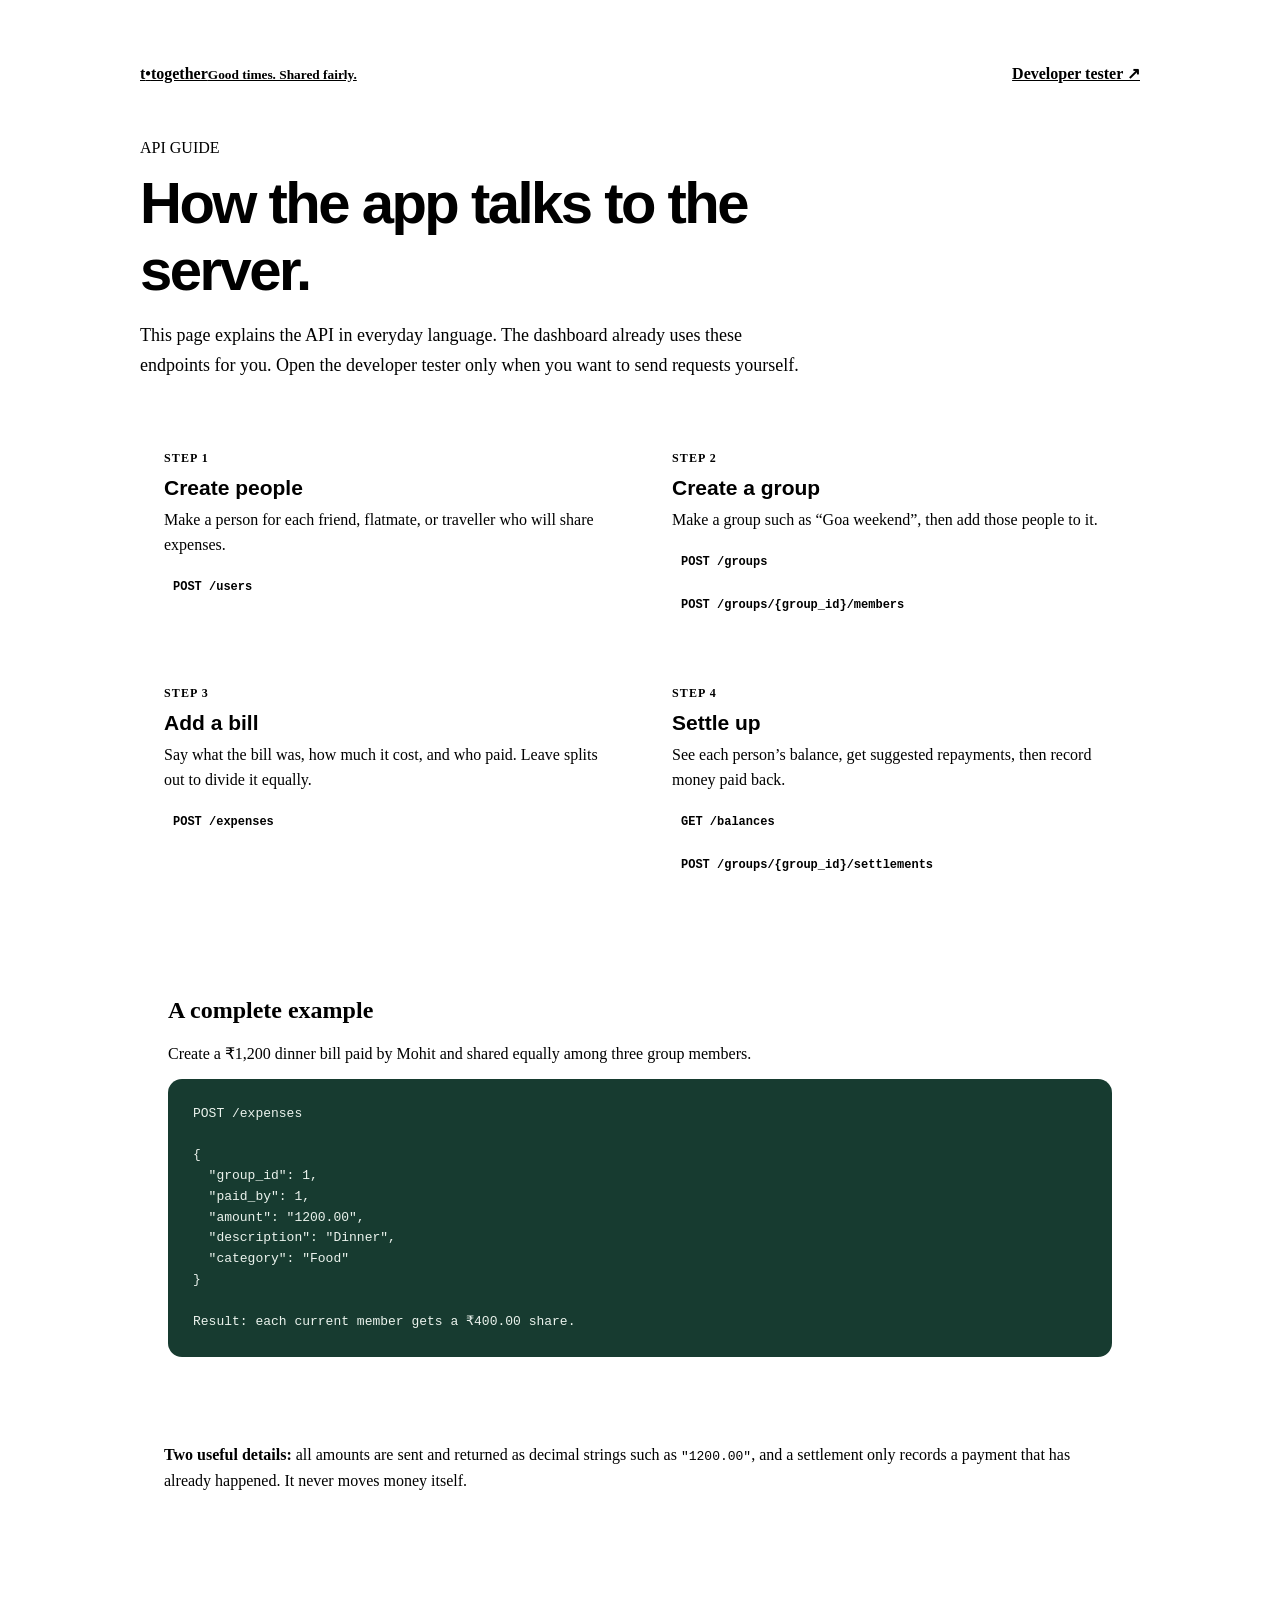
==== app/static/api-guide.html @ c99afca8 "Make API documentation easier to follow" ====
<!doctype html>
<html lang="en">
<head>
  <meta charset="utf-8">
  <meta name="viewport" content="width=device-width, initial-scale=1">
  <meta name="theme-color" content="#17684e">
  <title>API guide · Together</title>
  <link rel="stylesheet" href="/static/style.css">
  <style>
    .guide-page{max-width:1000px;margin:0 auto;padding:56px 28px 80px}.guide-nav{display:flex;justify-content:space-between;align-items:center;margin-bottom:56px}.guide-nav a{font-weight:700;color:var(--green)}.guide-hero{max-width:670px;margin-bottom:44px}.guide-hero h1{font:800 clamp(34px,6vw,58px) Manrope,sans-serif;letter-spacing:-2.5px;margin:12px 0}.guide-hero p{font-size:18px;line-height:1.65;color:var(--muted)}.guide-steps{display:grid;grid-template-columns:repeat(2,minmax(0,1fr));gap:16px;margin:25px 0 46px}.guide-card{background:#fff;border:1px solid var(--line);border-radius:14px;padding:24px}.guide-card .step{color:var(--green);font-weight:800;font-size:12px;letter-spacing:1.1px}.guide-card h2{font:750 21px Manrope,sans-serif;margin:10px 0 8px}.guide-card p{line-height:1.55;color:var(--muted);margin:0}.endpoint{display:inline-block;margin-top:15px;background:var(--pale);color:var(--green-dark);padding:7px 9px;border-radius:6px;font:700 12px ui-monospace,SFMono-Regular,Consolas,monospace}.example{background:#173b30;color:#ebf3ed;border-radius:14px;padding:25px;overflow:auto;font:13px/1.6 ui-monospace,SFMono-Regular,Consolas,monospace}.callout{background:var(--pale);border-radius:14px;padding:22px 24px;line-height:1.6}.callout strong{color:var(--green-dark)}@media(max-width:640px){.guide-page{padding:30px 18px 54px}.guide-nav{margin-bottom:34px}.guide-steps{grid-template-columns:1fr}.guide-nav .brand small{display:none}}
  </style>
</head>
<body>
  <main class="guide-page">
    <nav class="guide-nav"><a class="brand" href="/"><span class="brand-icon">t<span>•</span></span><span>together<small>Good times. Shared fairly.</small></span></a><a href="/docs">Developer tester ↗</a></nav>
    <section class="guide-hero"><div class="eyebrow">API GUIDE</div><h1>How the app talks to the server.</h1><p>This page explains the API in everyday language. The dashboard already uses these endpoints for you. Open the developer tester only when you want to send requests yourself.</p></section>
    <section class="guide-steps">
      <article class="guide-card"><span class="step">STEP 1</span><h2>Create people</h2><p>Make a person for each friend, flatmate, or traveller who will share expenses.</p><span class="endpoint">POST /users</span></article>
      <article class="guide-card"><span class="step">STEP 2</span><h2>Create a group</h2><p>Make a group such as “Goa weekend”, then add those people to it.</p><span class="endpoint">POST /groups</span><br><span class="endpoint">POST /groups/{group_id}/members</span></article>
      <article class="guide-card"><span class="step">STEP 3</span><h2>Add a bill</h2><p>Say what the bill was, how much it cost, and who paid. Leave splits out to divide it equally.</p><span class="endpoint">POST /expenses</span></article>
      <article class="guide-card"><span class="step">STEP 4</span><h2>Settle up</h2><p>See each person’s balance, get suggested repayments, then record money paid back.</p><span class="endpoint">GET /balances</span><br><span class="endpoint">POST /groups/{group_id}/settlements</span></article>
    </section>
    <section class="panel" style="padding:28px;margin-bottom:22px"><div class="panel-heading"><div><h2>A complete example</h2><p>Create a ₹1,200 dinner bill paid by Mohit and shared equally among three group members.</p></div></div><pre class="example">POST /expenses

{
  "group_id": 1,
  "paid_by": 1,
  "amount": "1200.00",
  "description": "Dinner",
  "category": "Food"
}

Result: each current member gets a ₹400.00 share.</pre></section>
    <section class="callout"><strong>Two useful details:</strong> all amounts are sent and returned as decimal strings such as <code>"1200.00"</code>, and a settlement only records a payment that has already happened. It never moves money itself.</section>
  </main>
</body>
</html>
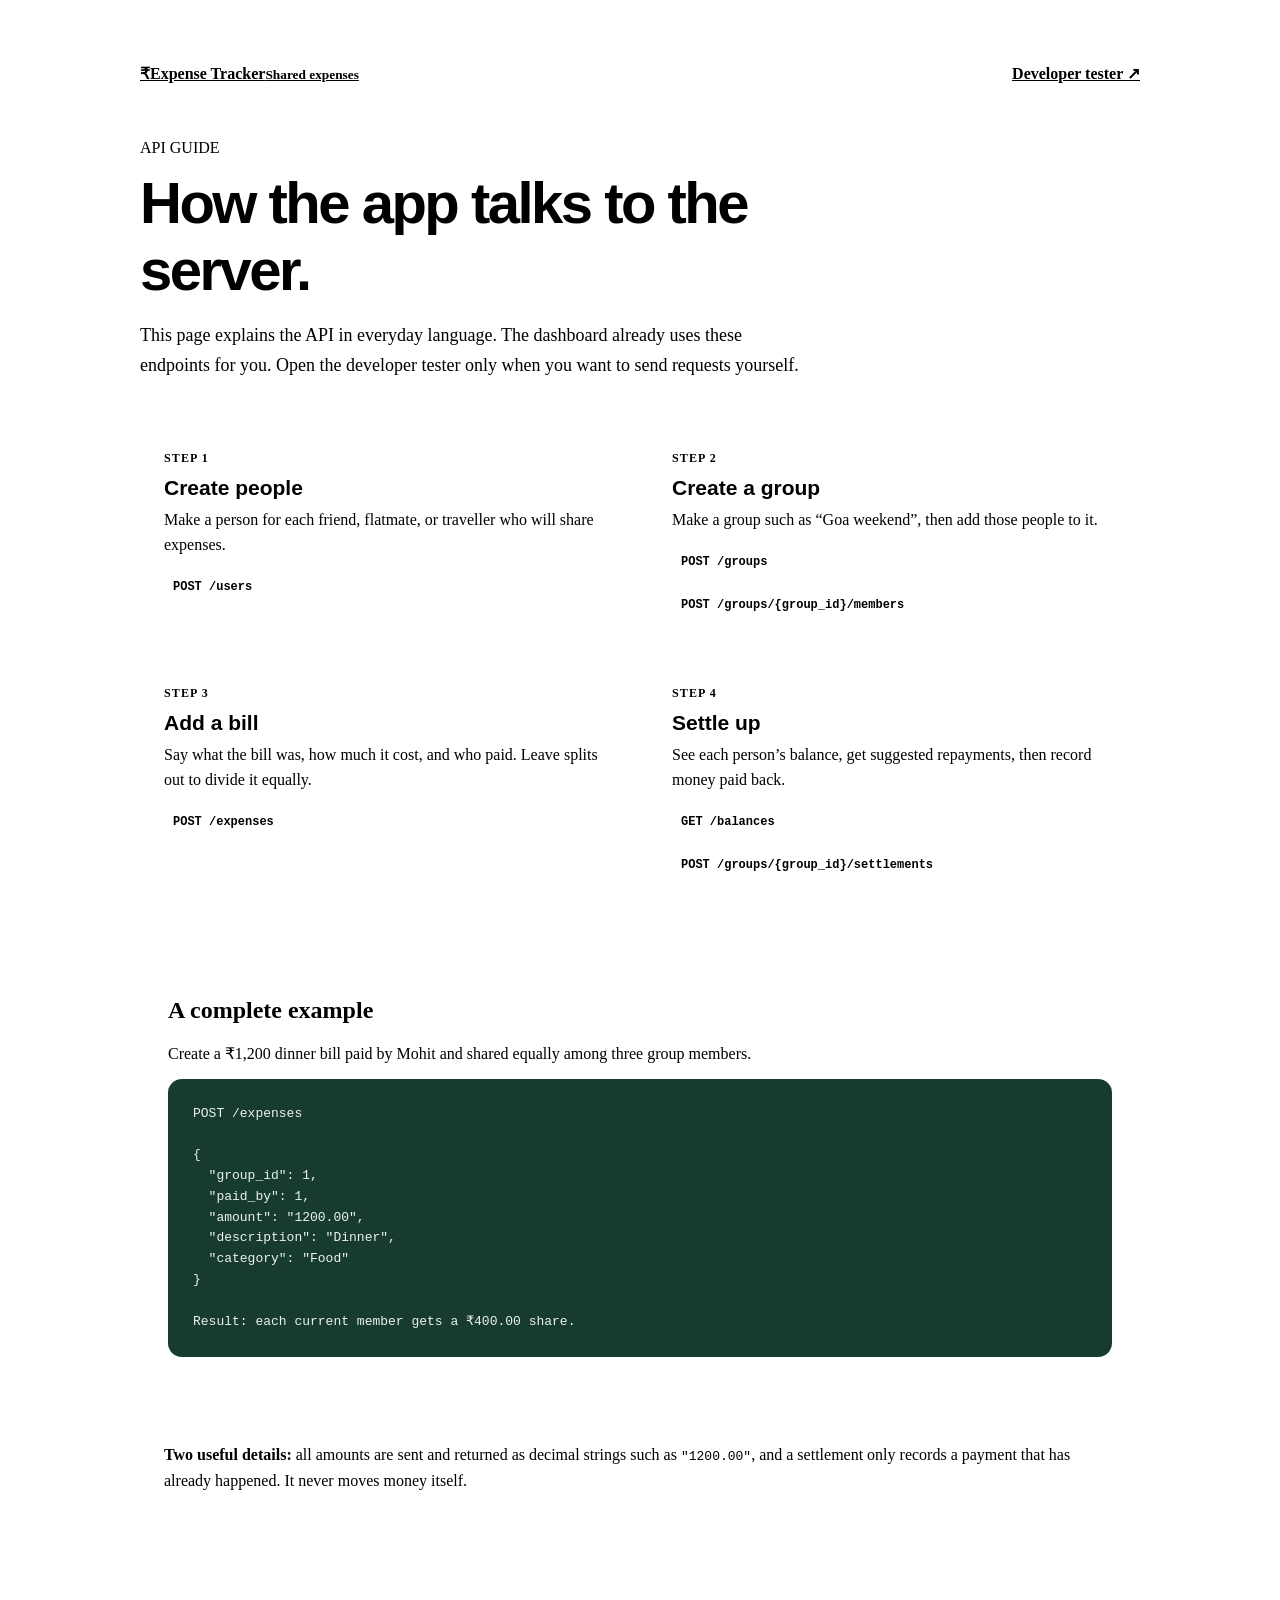
==== commit eed3d5b7: "Simplify expense tracker language and interactions" ====
--- a/app/static/api-guide.html
+++ b/app/static/api-guide.html
@@ -4,7 +4,7 @@
   <meta charset="utf-8">
   <meta name="viewport" content="width=device-width, initial-scale=1">
   <meta name="theme-color" content="#17684e">
-  <title>API guide · Together</title>
+  <title>API guide · Expense Tracker</title>
   <link rel="stylesheet" href="/static/style.css">
   <style>
     .guide-page{max-width:1000px;margin:0 auto;padding:56px 28px 80px}.guide-nav{display:flex;justify-content:space-between;align-items:center;margin-bottom:56px}.guide-nav a{font-weight:700;color:var(--green)}.guide-hero{max-width:670px;margin-bottom:44px}.guide-hero h1{font:800 clamp(34px,6vw,58px) Manrope,sans-serif;letter-spacing:-2.5px;margin:12px 0}.guide-hero p{font-size:18px;line-height:1.65;color:var(--muted)}.guide-steps{display:grid;grid-template-columns:repeat(2,minmax(0,1fr));gap:16px;margin:25px 0 46px}.guide-card{background:#fff;border:1px solid var(--line);border-radius:14px;padding:24px}.guide-card .step{color:var(--green);font-weight:800;font-size:12px;letter-spacing:1.1px}.guide-card h2{font:750 21px Manrope,sans-serif;margin:10px 0 8px}.guide-card p{line-height:1.55;color:var(--muted);margin:0}.endpoint{display:inline-block;margin-top:15px;background:var(--pale);color:var(--green-dark);padding:7px 9px;border-radius:6px;font:700 12px ui-monospace,SFMono-Regular,Consolas,monospace}.example{background:#173b30;color:#ebf3ed;border-radius:14px;padding:25px;overflow:auto;font:13px/1.6 ui-monospace,SFMono-Regular,Consolas,monospace}.callout{background:var(--pale);border-radius:14px;padding:22px 24px;line-height:1.6}.callout strong{color:var(--green-dark)}@media(max-width:640px){.guide-page{padding:30px 18px 54px}.guide-nav{margin-bottom:34px}.guide-steps{grid-template-columns:1fr}.guide-nav .brand small{display:none}}
@@ -12,7 +12,7 @@
 </head>
 <body>
   <main class="guide-page">
-    <nav class="guide-nav"><a class="brand" href="/"><span class="brand-icon">t<span>•</span></span><span>together<small>Good times. Shared fairly.</small></span></a><a href="/docs">Developer tester ↗</a></nav>
+    <nav class="guide-nav"><a class="brand" href="/"><span class="brand-icon">₹</span><span>Expense Tracker<small>Shared expenses</small></span></a><a href="/docs">Developer tester ↗</a></nav>
     <section class="guide-hero"><div class="eyebrow">API GUIDE</div><h1>How the app talks to the server.</h1><p>This page explains the API in everyday language. The dashboard already uses these endpoints for you. Open the developer tester only when you want to send requests yourself.</p></section>
     <section class="guide-steps">
       <article class="guide-card"><span class="step">STEP 1</span><h2>Create people</h2><p>Make a person for each friend, flatmate, or traveller who will share expenses.</p><span class="endpoint">POST /users</span></article>
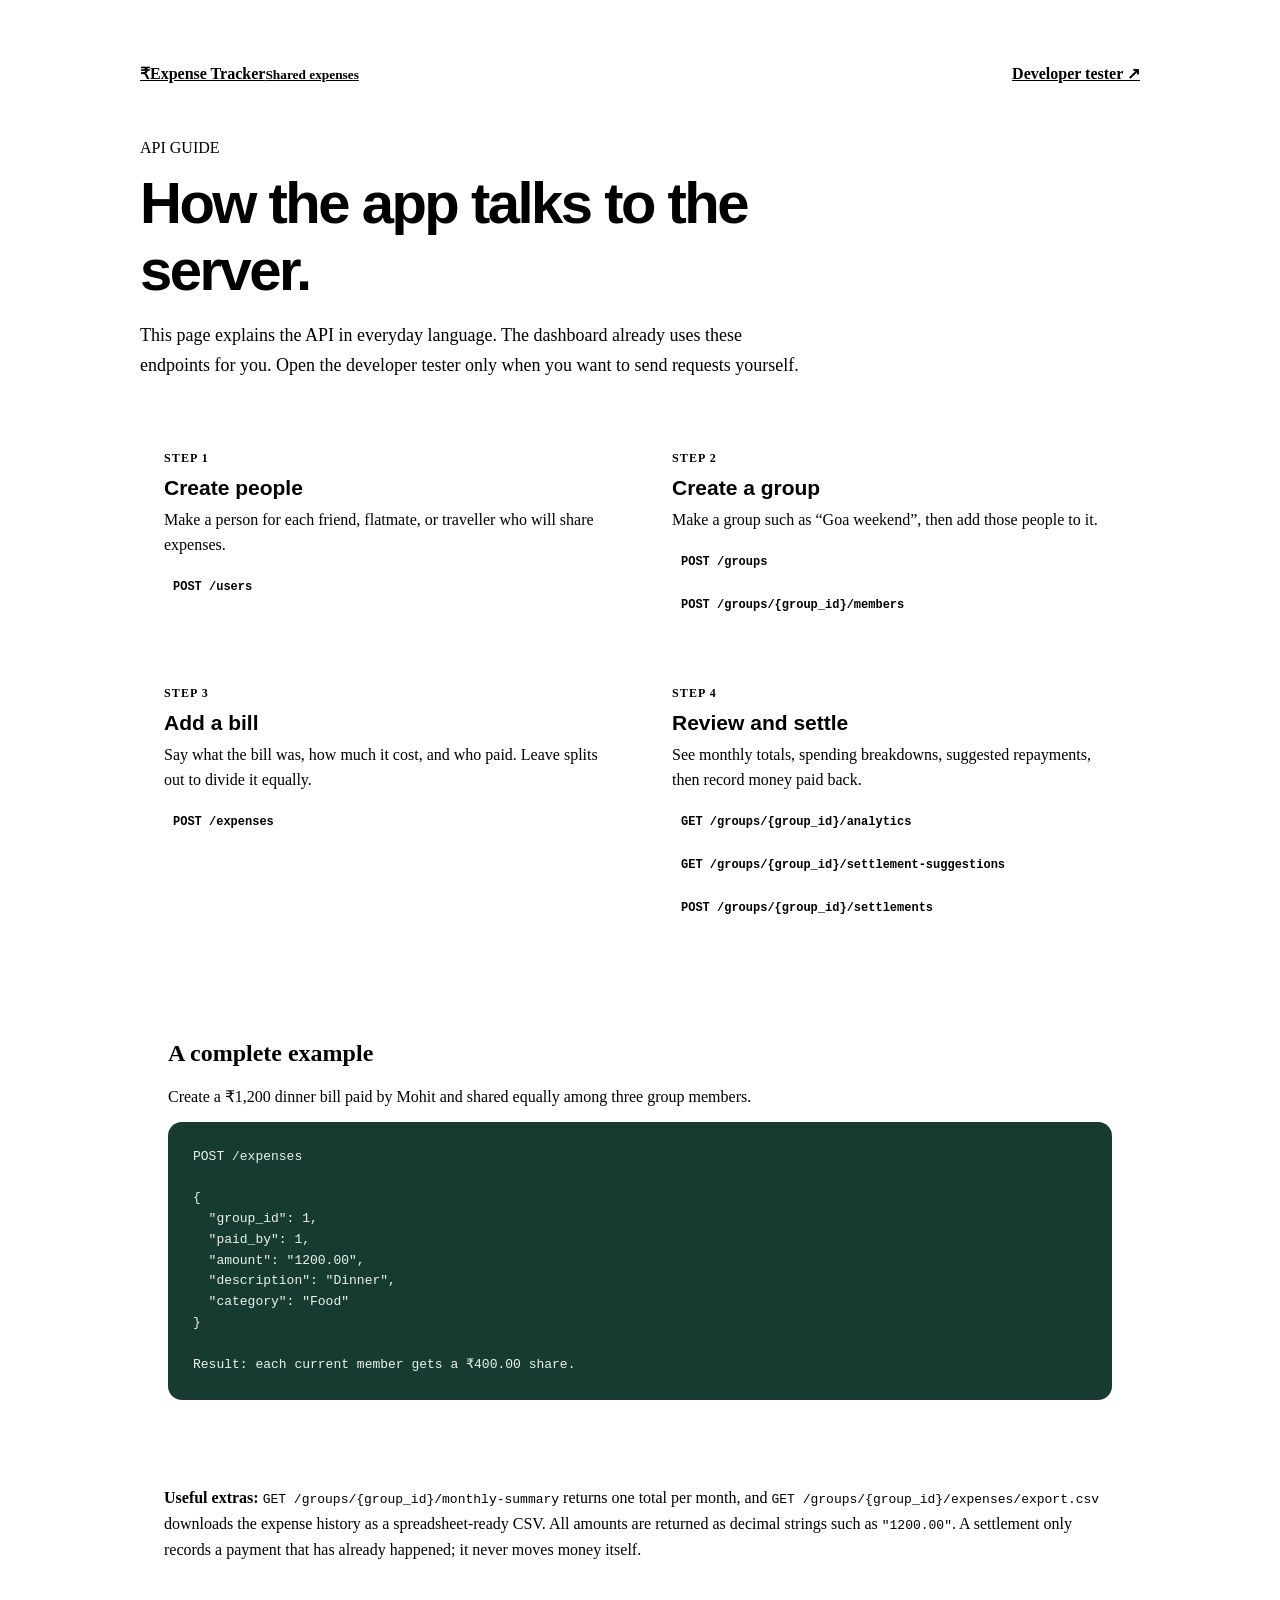
==== commit 537336de: "Add expense insights and CSV export" ====
--- a/app/static/api-guide.html
+++ b/app/static/api-guide.html
@@ -5,7 +5,7 @@
   <meta name="viewport" content="width=device-width, initial-scale=1">
   <meta name="theme-color" content="#17684e">
   <title>API guide · Expense Tracker</title>
-  <link rel="stylesheet" href="/static/style.css">
+  <link rel="stylesheet" href="/static/style.css?v=green-cream">
   <style>
     .guide-page{max-width:1000px;margin:0 auto;padding:56px 28px 80px}.guide-nav{display:flex;justify-content:space-between;align-items:center;margin-bottom:56px}.guide-nav a{font-weight:700;color:var(--green)}.guide-hero{max-width:670px;margin-bottom:44px}.guide-hero h1{font:800 clamp(34px,6vw,58px) Manrope,sans-serif;letter-spacing:-2.5px;margin:12px 0}.guide-hero p{font-size:18px;line-height:1.65;color:var(--muted)}.guide-steps{display:grid;grid-template-columns:repeat(2,minmax(0,1fr));gap:16px;margin:25px 0 46px}.guide-card{background:#fff;border:1px solid var(--line);border-radius:14px;padding:24px}.guide-card .step{color:var(--green);font-weight:800;font-size:12px;letter-spacing:1.1px}.guide-card h2{font:750 21px Manrope,sans-serif;margin:10px 0 8px}.guide-card p{line-height:1.55;color:var(--muted);margin:0}.endpoint{display:inline-block;margin-top:15px;background:var(--pale);color:var(--green-dark);padding:7px 9px;border-radius:6px;font:700 12px ui-monospace,SFMono-Regular,Consolas,monospace}.example{background:#173b30;color:#ebf3ed;border-radius:14px;padding:25px;overflow:auto;font:13px/1.6 ui-monospace,SFMono-Regular,Consolas,monospace}.callout{background:var(--pale);border-radius:14px;padding:22px 24px;line-height:1.6}.callout strong{color:var(--green-dark)}@media(max-width:640px){.guide-page{padding:30px 18px 54px}.guide-nav{margin-bottom:34px}.guide-steps{grid-template-columns:1fr}.guide-nav .brand small{display:none}}
   </style>
@@ -18,7 +18,7 @@
       <article class="guide-card"><span class="step">STEP 1</span><h2>Create people</h2><p>Make a person for each friend, flatmate, or traveller who will share expenses.</p><span class="endpoint">POST /users</span></article>
       <article class="guide-card"><span class="step">STEP 2</span><h2>Create a group</h2><p>Make a group such as “Goa weekend”, then add those people to it.</p><span class="endpoint">POST /groups</span><br><span class="endpoint">POST /groups/{group_id}/members</span></article>
       <article class="guide-card"><span class="step">STEP 3</span><h2>Add a bill</h2><p>Say what the bill was, how much it cost, and who paid. Leave splits out to divide it equally.</p><span class="endpoint">POST /expenses</span></article>
-      <article class="guide-card"><span class="step">STEP 4</span><h2>Settle up</h2><p>See each person’s balance, get suggested repayments, then record money paid back.</p><span class="endpoint">GET /balances</span><br><span class="endpoint">POST /groups/{group_id}/settlements</span></article>
+      <article class="guide-card"><span class="step">STEP 4</span><h2>Review and settle</h2><p>See monthly totals, spending breakdowns, suggested repayments, then record money paid back.</p><span class="endpoint">GET /groups/{group_id}/analytics</span><br><span class="endpoint">GET /groups/{group_id}/settlement-suggestions</span><br><span class="endpoint">POST /groups/{group_id}/settlements</span></article>
     </section>
     <section class="panel" style="padding:28px;margin-bottom:22px"><div class="panel-heading"><div><h2>A complete example</h2><p>Create a ₹1,200 dinner bill paid by Mohit and shared equally among three group members.</p></div></div><pre class="example">POST /expenses
 
@@ -31,7 +31,7 @@
 }
 
 Result: each current member gets a ₹400.00 share.</pre></section>
-    <section class="callout"><strong>Two useful details:</strong> all amounts are sent and returned as decimal strings such as <code>"1200.00"</code>, and a settlement only records a payment that has already happened. It never moves money itself.</section>
+    <section class="callout"><strong>Useful extras:</strong> <code>GET /groups/{group_id}/monthly-summary</code> returns one total per month, and <code>GET /groups/{group_id}/expenses/export.csv</code> downloads the expense history as a spreadsheet-ready CSV. All amounts are returned as decimal strings such as <code>"1200.00"</code>. A settlement only records a payment that has already happened; it never moves money itself.</section>
   </main>
 </body>
 </html>
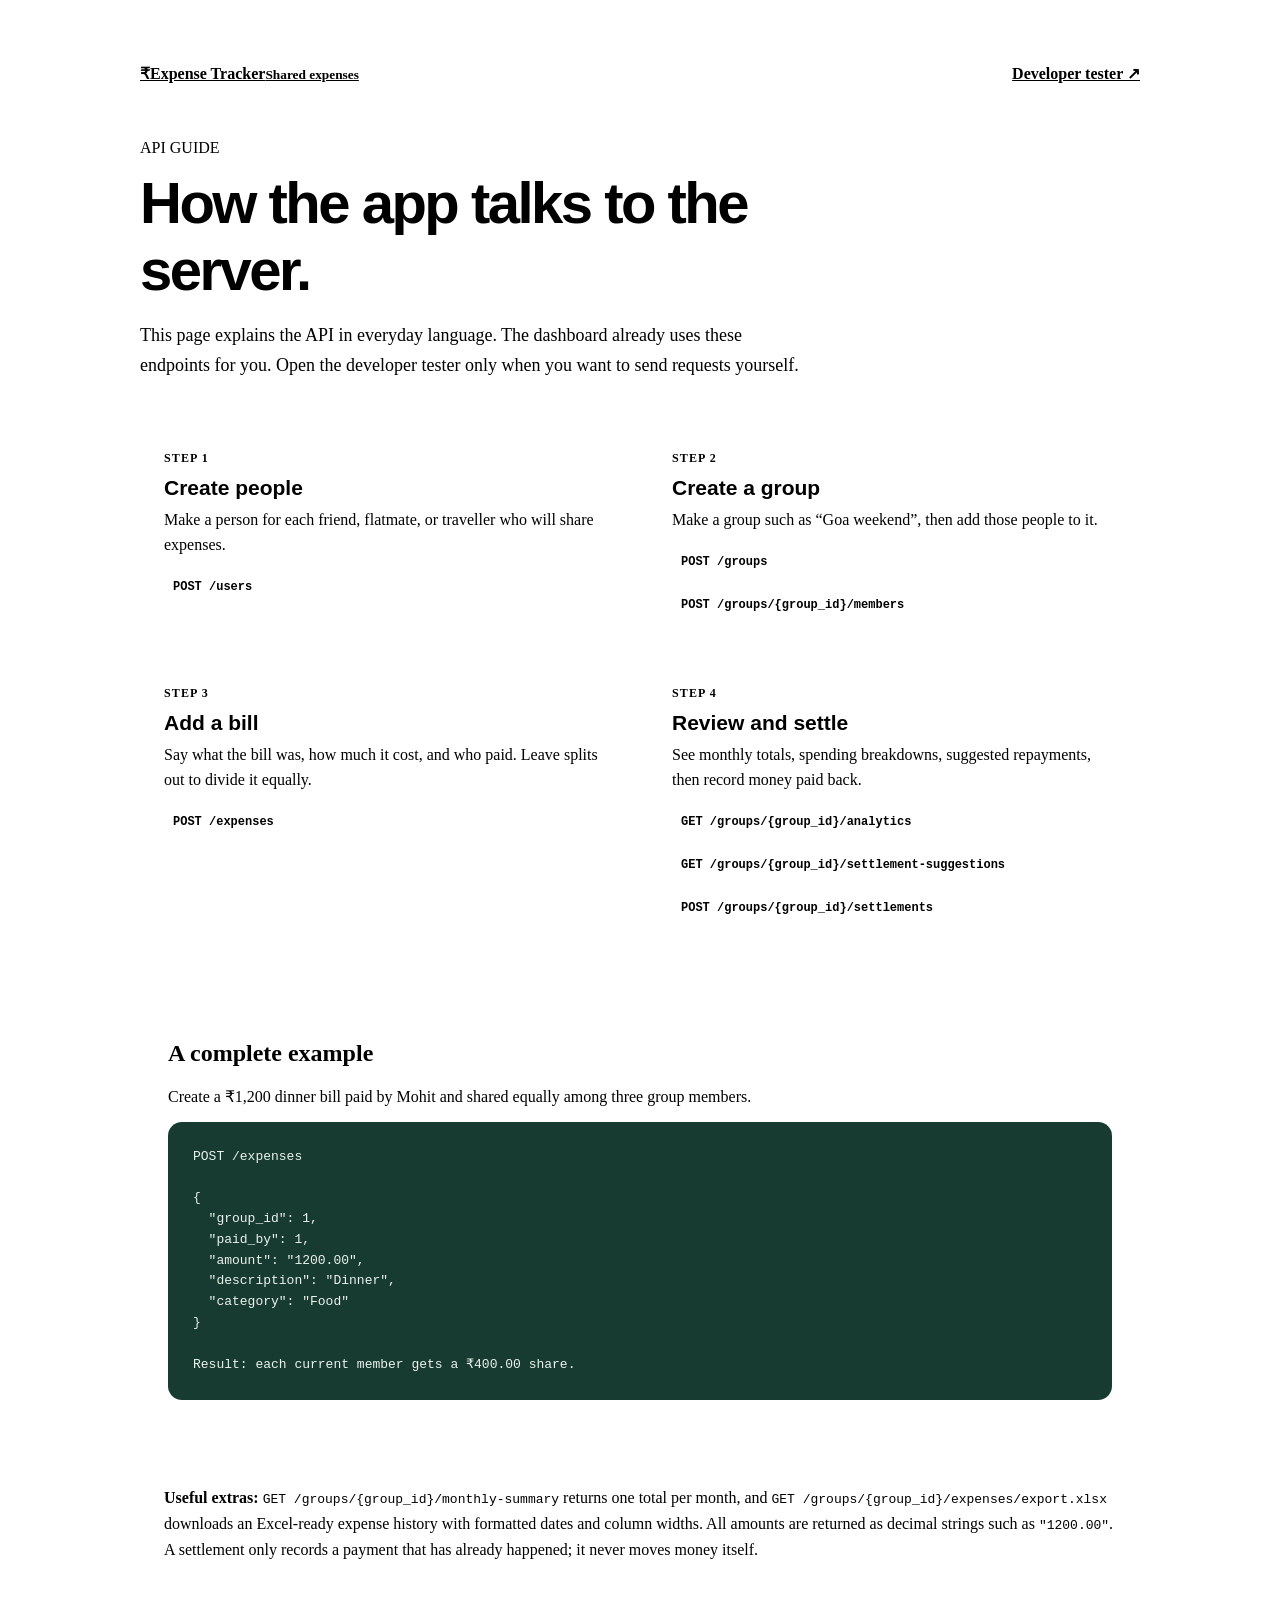
==== commit f9143703: "Export formatted Excel expense reports" ====
--- a/app/static/api-guide.html
+++ b/app/static/api-guide.html
@@ -31,7 +31,7 @@
 }
 
 Result: each current member gets a ₹400.00 share.</pre></section>
-    <section class="callout"><strong>Useful extras:</strong> <code>GET /groups/{group_id}/monthly-summary</code> returns one total per month, and <code>GET /groups/{group_id}/expenses/export.csv</code> downloads the expense history as a spreadsheet-ready CSV. All amounts are returned as decimal strings such as <code>"1200.00"</code>. A settlement only records a payment that has already happened; it never moves money itself.</section>
+    <section class="callout"><strong>Useful extras:</strong> <code>GET /groups/{group_id}/monthly-summary</code> returns one total per month, and <code>GET /groups/{group_id}/expenses/export.xlsx</code> downloads an Excel-ready expense history with formatted dates and column widths. All amounts are returned as decimal strings such as <code>"1200.00"</code>. A settlement only records a payment that has already happened; it never moves money itself.</section>
   </main>
 </body>
 </html>
